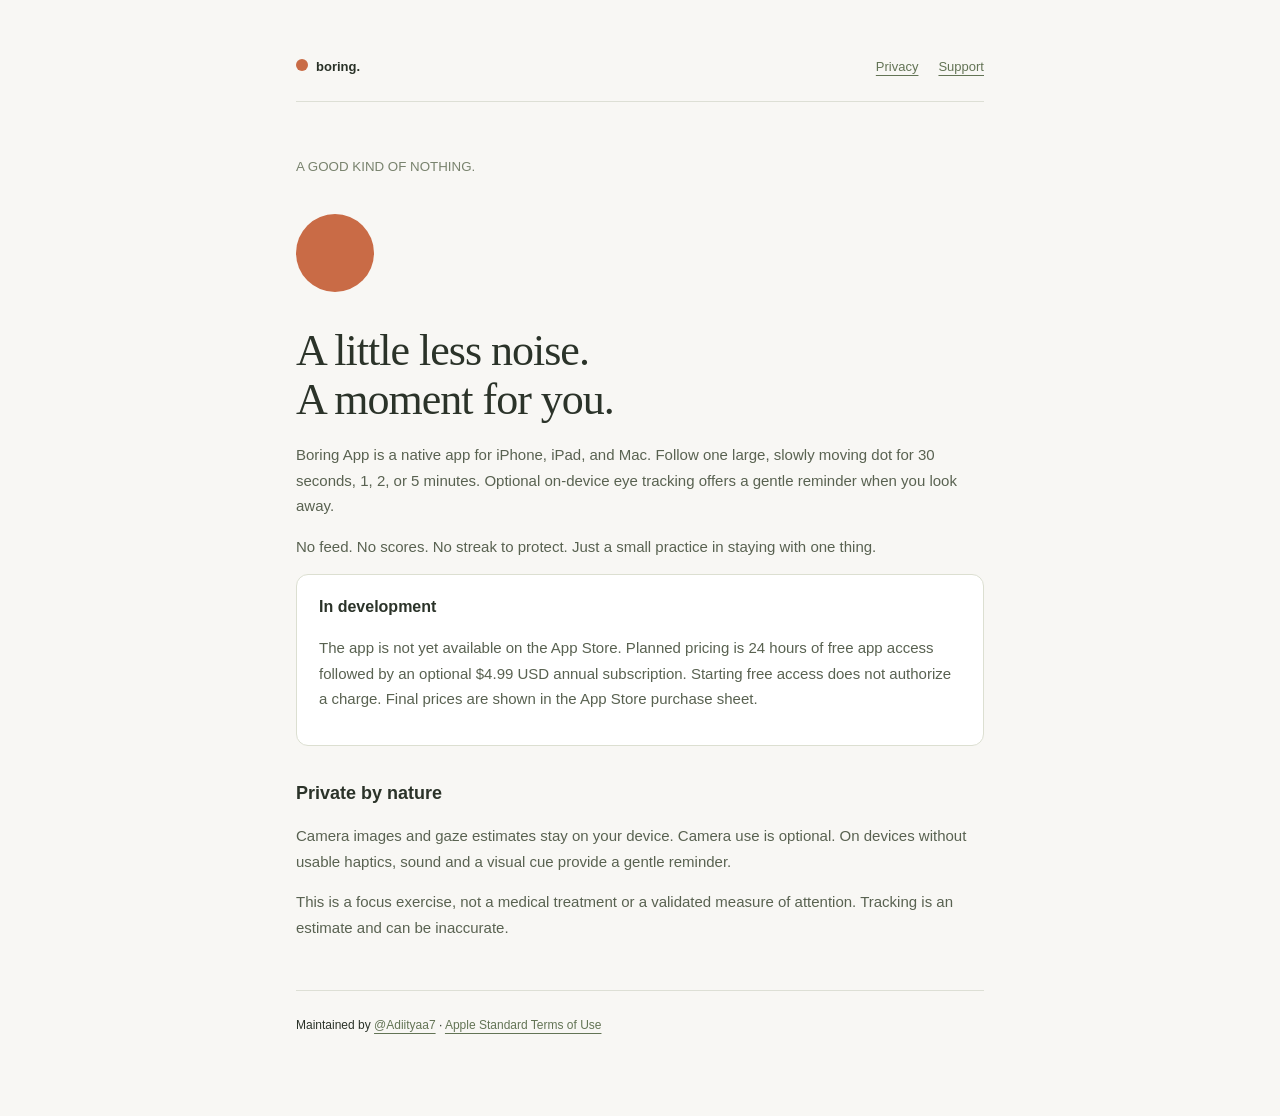
==== index.html @ 90fa1aa4 "Add Boring App index.html" ====
<!doctype html><html lang="en"><head><meta charset="utf-8"><meta name="viewport" content="width=device-width,initial-scale=1"><title>Boring App — Native focus practice</title><meta name="description" content="Boring App is a quiet, native focus exercise for iPhone, iPad, and Mac."><link rel="stylesheet" href="style.css"></head><body><nav><a class="brand" href="index.html">boring.</a><a href="privacy.html">Privacy</a><a href="support.html">Support</a></nav><small>A GOOD KIND OF NOTHING.</small><div class="dot"></div><h1>A little less noise.<br>A moment for you.</h1><p>Boring App is a native app for iPhone, iPad, and Mac. Follow one large, slowly moving dot for 30 seconds, 1, 2, or 5 minutes. Optional on-device eye tracking offers a gentle reminder when you look away.</p><p>No feed. No scores. No streak to protect. Just a small practice in staying with one thing.</p><div class="note"><strong>In development</strong><p>The app is not yet available on the App Store. Planned pricing is 24 hours of free app access followed by an optional $4.99 USD annual subscription. Starting free access does not authorize a charge. Final prices are shown in the App Store purchase sheet.</p></div><h2>Private by nature</h2><p>Camera images and gaze estimates stay on your device. Camera use is optional. On devices without usable haptics, sound and a visual cue provide a gentle reminder.</p><p>This is a focus exercise, not a medical treatment or a validated measure of attention. Tracking is an estimate and can be inaccurate.</p><footer>Maintained by <a href="https://github.com/Adiityaa7">@Adiityaa7</a> · <a href="https://www.apple.com/legal/internet-services/itunes/dev/stdeula/">Apple Standard Terms of Use</a></footer></body></html>
---- style.css ----
:root{font-family:-apple-system,BlinkMacSystemFont,"Segoe UI",sans-serif;color:#2b3329;background:#f8f7f4;line-height:1.7}*{box-sizing:border-box}body{max-width:740px;margin:0 auto;padding:56px 26px 80px}a{color:#637455;text-underline-offset:4px}nav{display:flex;gap:20px;font-size:13px;border-bottom:1px solid #dddfd5;padding-bottom:23px;margin-bottom:50px}.brand{margin-right:auto;color:#293127;text-decoration:none;font-weight:650}.brand:before{content:"";display:inline-block;width:12px;height:12px;background:#c96b46;border-radius:50%;margin-right:8px}h1{font-family:Georgia,serif;font-weight:400;font-size:44px;line-height:1.1;letter-spacing:-1px;margin:0 0 18px}h2{font-size:18px;margin:32px 0 10px}p,li{font-size:15px;color:#596251}small{color:#79836e}footer{border-top:1px solid #dddfd5;margin-top:50px;padding-top:24px;font-size:12px}.dot{width:78px;height:78px;border-radius:50%;background:#c96b46;margin:35px 0}.note{padding:18px 22px;border:1px solid #dcdfd1;border-radius:12px;background:#fff}button{font:inherit} @media(max-width:480px){body{padding-top:30px}nav{gap:12px}h1{font-size:36px}}
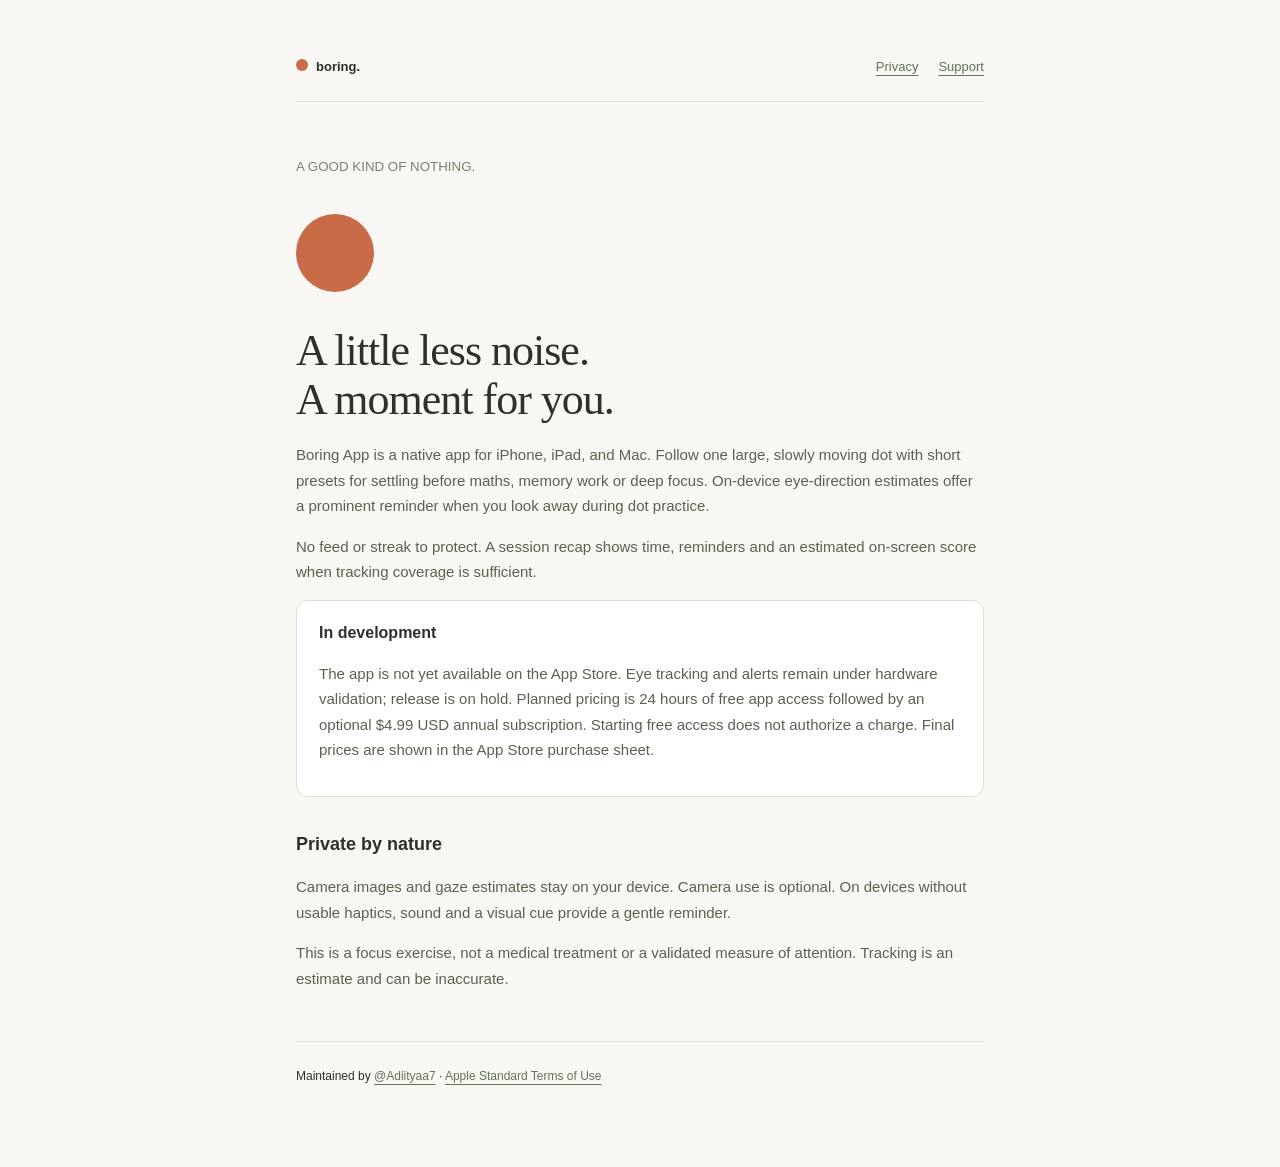
==== commit a427010e: "Describe build 7 dot presets, local score summaries and release hold" ====
--- a/index.html
+++ b/index.html
@@ -1 +1 @@
-<!doctype html><html lang="en"><head><meta charset="utf-8"><meta name="viewport" content="width=device-width,initial-scale=1"><title>Boring App — Native focus practice</title><meta name="description" content="Boring App is a quiet, native focus exercise for iPhone, iPad, and Mac."><link rel="stylesheet" href="style.css"></head><body><nav><a class="brand" href="index.html">boring.</a><a href="privacy.html">Privacy</a><a href="support.html">Support</a></nav><small>A GOOD KIND OF NOTHING.</small><div class="dot"></div><h1>A little less noise.<br>A moment for you.</h1><p>Boring App is a native app for iPhone, iPad, and Mac. Follow one large, slowly moving dot for 30 seconds, 1, 2, or 5 minutes. Optional on-device eye tracking offers a gentle reminder when you look away.</p><p>No feed. No scores. No streak to protect. Just a small practice in staying with one thing.</p><div class="note"><strong>In development</strong><p>The app is not yet available on the App Store. Planned pricing is 24 hours of free app access followed by an optional $4.99 USD annual subscription. Starting free access does not authorize a charge. Final prices are shown in the App Store purchase sheet.</p></div><h2>Private by nature</h2><p>Camera images and gaze estimates stay on your device. Camera use is optional. On devices without usable haptics, sound and a visual cue provide a gentle reminder.</p><p>This is a focus exercise, not a medical treatment or a validated measure of attention. Tracking is an estimate and can be inaccurate.</p><footer>Maintained by <a href="https://github.com/Adiityaa7">@Adiityaa7</a> · <a href="https://www.apple.com/legal/internet-services/itunes/dev/stdeula/">Apple Standard Terms of Use</a></footer></body></html>
+<!doctype html><html lang="en"><head><meta charset="utf-8"><meta name="viewport" content="width=device-width,initial-scale=1"><title>Boring App — Native focus practice</title><meta name="description" content="Boring App is a quiet, native focus exercise for iPhone, iPad, and Mac."><link rel="stylesheet" href="style.css"></head><body><nav><a class="brand" href="index.html">boring.</a><a href="privacy.html">Privacy</a><a href="support.html">Support</a></nav><small>A GOOD KIND OF NOTHING.</small><div class="dot"></div><h1>A little less noise.<br>A moment for you.</h1><p>Boring App is a native app for iPhone, iPad, and Mac. Follow one large, slowly moving dot with short presets for settling before maths, memory work or deep focus. On-device eye-direction estimates offer a prominent reminder when you look away during dot practice.</p><p>No feed or streak to protect. A session recap shows time, reminders and an estimated on-screen score when tracking coverage is sufficient.</p><div class="note"><strong>In development</strong><p>The app is not yet available on the App Store. Eye tracking and alerts remain under hardware validation; release is on hold. Planned pricing is 24 hours of free app access followed by an optional $4.99 USD annual subscription. Starting free access does not authorize a charge. Final prices are shown in the App Store purchase sheet.</p></div><h2>Private by nature</h2><p>Camera images and gaze estimates stay on your device. Camera use is optional. On devices without usable haptics, sound and a visual cue provide a gentle reminder.</p><p>This is a focus exercise, not a medical treatment or a validated measure of attention. Tracking is an estimate and can be inaccurate.</p><footer>Maintained by <a href="https://github.com/Adiityaa7">@Adiityaa7</a> · <a href="https://www.apple.com/legal/internet-services/itunes/dev/stdeula/">Apple Standard Terms of Use</a></footer></body></html>
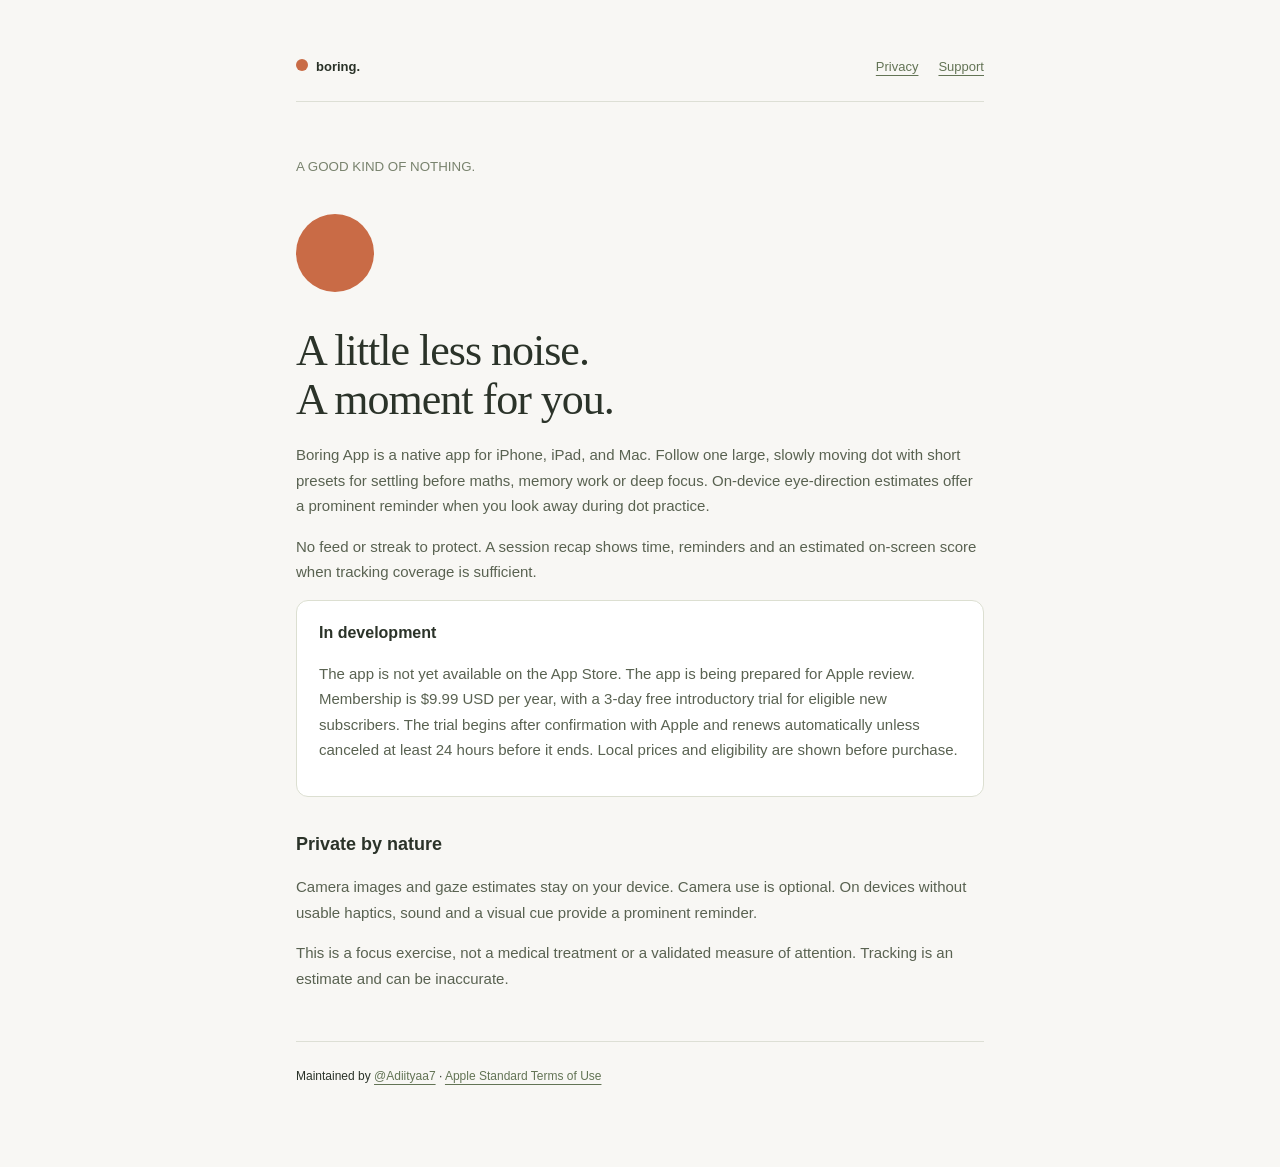
==== commit ffc278d1: "Document $9.99 annual membership and Apple three-day trial" ====
--- a/index.html
+++ b/index.html
@@ -1 +1 @@
-<!doctype html><html lang="en"><head><meta charset="utf-8"><meta name="viewport" content="width=device-width,initial-scale=1"><title>Boring App — Native focus practice</title><meta name="description" content="Boring App is a quiet, native focus exercise for iPhone, iPad, and Mac."><link rel="stylesheet" href="style.css"></head><body><nav><a class="brand" href="index.html">boring.</a><a href="privacy.html">Privacy</a><a href="support.html">Support</a></nav><small>A GOOD KIND OF NOTHING.</small><div class="dot"></div><h1>A little less noise.<br>A moment for you.</h1><p>Boring App is a native app for iPhone, iPad, and Mac. Follow one large, slowly moving dot with short presets for settling before maths, memory work or deep focus. On-device eye-direction estimates offer a prominent reminder when you look away during dot practice.</p><p>No feed or streak to protect. A session recap shows time, reminders and an estimated on-screen score when tracking coverage is sufficient.</p><div class="note"><strong>In development</strong><p>The app is not yet available on the App Store. Eye tracking and alerts remain under hardware validation; release is on hold. Planned pricing is 24 hours of free app access followed by an optional $4.99 USD annual subscription. Starting free access does not authorize a charge. Final prices are shown in the App Store purchase sheet.</p></div><h2>Private by nature</h2><p>Camera images and gaze estimates stay on your device. Camera use is optional. On devices without usable haptics, sound and a visual cue provide a gentle reminder.</p><p>This is a focus exercise, not a medical treatment or a validated measure of attention. Tracking is an estimate and can be inaccurate.</p><footer>Maintained by <a href="https://github.com/Adiityaa7">@Adiityaa7</a> · <a href="https://www.apple.com/legal/internet-services/itunes/dev/stdeula/">Apple Standard Terms of Use</a></footer></body></html>
+<!doctype html><html lang="en"><head><meta charset="utf-8"><meta name="viewport" content="width=device-width,initial-scale=1"><title>Boring App — Native focus practice</title><meta name="description" content="Boring App is a quiet, native focus exercise for iPhone, iPad, and Mac."><link rel="stylesheet" href="style.css"></head><body><nav><a class="brand" href="index.html">boring.</a><a href="privacy.html">Privacy</a><a href="support.html">Support</a></nav><small>A GOOD KIND OF NOTHING.</small><div class="dot"></div><h1>A little less noise.<br>A moment for you.</h1><p>Boring App is a native app for iPhone, iPad, and Mac. Follow one large, slowly moving dot with short presets for settling before maths, memory work or deep focus. On-device eye-direction estimates offer a prominent reminder when you look away during dot practice.</p><p>No feed or streak to protect. A session recap shows time, reminders and an estimated on-screen score when tracking coverage is sufficient.</p><div class="note"><strong>In development</strong><p>The app is not yet available on the App Store. The app is being prepared for Apple review. Membership is $9.99 USD per year, with a 3-day free introductory trial for eligible new subscribers. The trial begins after confirmation with Apple and renews automatically unless canceled at least 24 hours before it ends. Local prices and eligibility are shown before purchase.</p></div><h2>Private by nature</h2><p>Camera images and gaze estimates stay on your device. Camera use is optional. On devices without usable haptics, sound and a visual cue provide a prominent reminder.</p><p>This is a focus exercise, not a medical treatment or a validated measure of attention. Tracking is an estimate and can be inaccurate.</p><footer>Maintained by <a href="https://github.com/Adiityaa7">@Adiityaa7</a> · <a href="https://www.apple.com/legal/internet-services/itunes/dev/stdeula/">Apple Standard Terms of Use</a></footer></body></html>
